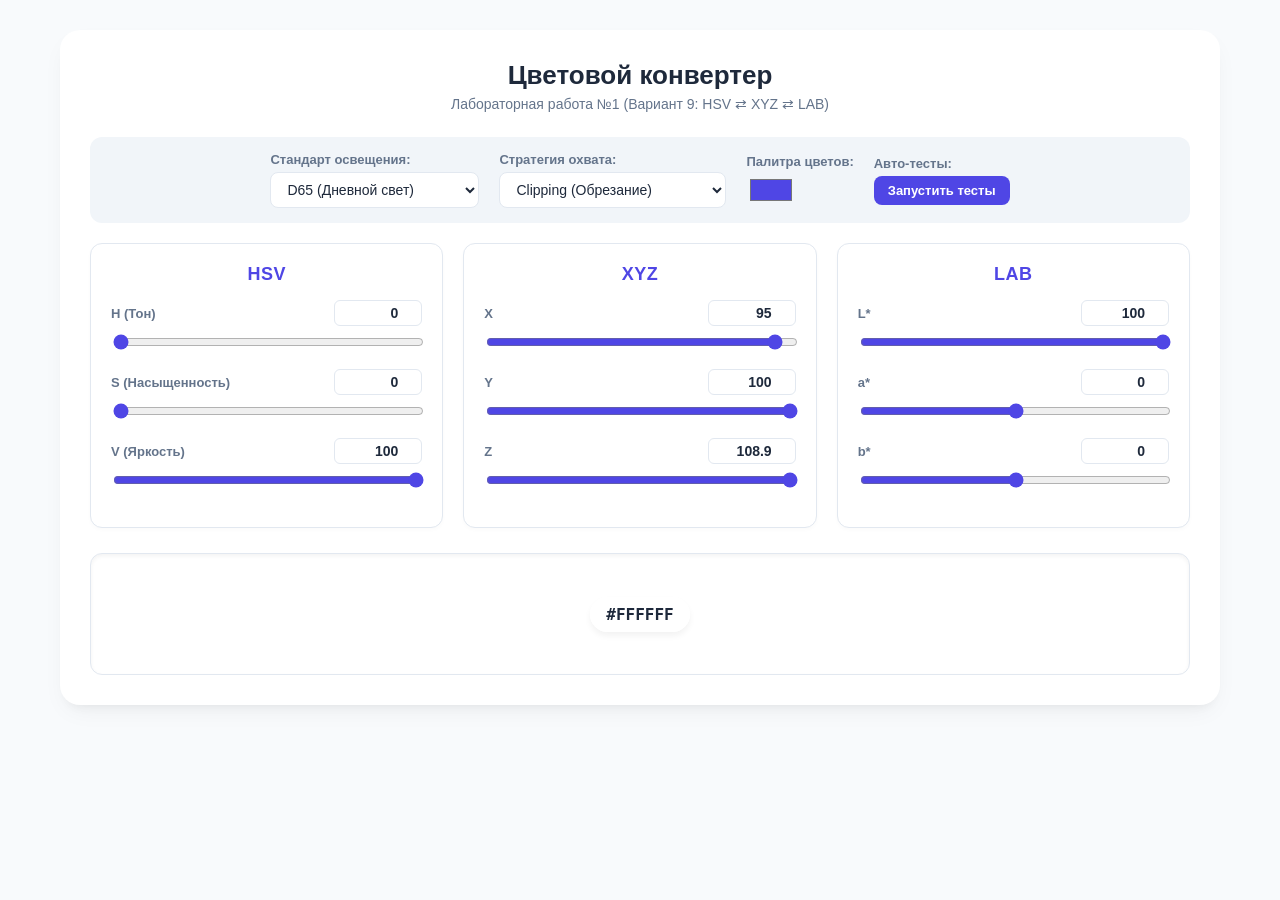
==== lab1/index.html @ 91ec5798 "1st lab done" ====
<!DOCTYPE html>
<html lang="ru">
<head>
    <meta charset="UTF-8">
    <meta name="viewport" content="width=device-width, initial-scale=1.0">
    <title>Интерактивный конвертер цветов (Вариант 9)</title>
    <link rel="stylesheet" href="style.css">
</head>
<body>

    <div class="app-container">
        <header>
            <h1>Цветовой конвертер</h1>
            <p class="subtitle">Лабораторная работа №1 (Вариант 9: HSV ⇄ XYZ ⇄ LAB)</p>
        </header>
        
        <div class="settings-panel">
            <div class="setting-item">
                <label for="whiteStandard">Стандарт освещения:</label>
                <select id="whiteStandard">
                    <option value="D65">D65 (Дневной свет)</option>
                    <option value="D50">D50 (Полиграфия)</option>
                    <option value="E">E (Равноэнергетический)</option>
                </select>
            </div>
            <div class="setting-item">
                <label for="strategy">Стратегия охвата:</label>
                <select id="strategy">
                    <option value="clipping">Clipping (Обрезание)</option>
                    <option value="scaling">Scaling (Масштабирование)</option>
                </select>
            </div>
            <div class="setting-item">
                <label for="colorPicker">Палитра цветов:</label>
                <input type="color" id="colorPicker" value="#4f46e5" style="cursor: pointer; height: 32px; border: none; background: none;">
            </div>
            <div class="setting-item">
                <label>Авто-тесты:</label>
                <button id="runTestsBtn" class="test-btn">Запустить тесты</button>
            </div>
        </div>

        <div id="warningBox" class="warning hidden">⚠️ Внимание: цвет вышел за границы диапазона модели!</div>

        <div class="models-grid">
            
            <div class="model-card" data-model="hsv">
                <h2>HSV</h2>
                <div class="control-group">
                    <div class="label-val"><span>H (Тон)</span><input type="number" id="hsv-h-num" min="0" max="360"></div>
                    <input type="range" id="hsv-h-range" min="0" max="360">
                </div>
                <div class="control-group">
                    <div class="label-val"><span>S (Насыщенность)</span><input type="number" id="hsv-s-num" min="0" max="100"></div>
                    <input type="range" id="hsv-s-range" min="0" max="100">
                </div>
                <div class="control-group">
                    <div class="label-val"><span>V (Яркость)</span><input type="number" id="hsv-v-num" min="0" max="100"></div>
                    <input type="range" id="hsv-v-range" min="0" max="100">
                </div>
            </div>

            <div class="model-card" data-model="xyz">
                <h2>XYZ</h2>
                <div class="control-group">
                    <div class="label-val"><span>X</span><input type="number" id="xyz-x-num" step="0.1"></div>
                    <input type="range" id="xyz-x-range" max="100" step="0.1">
                </div>
                <div class="control-group">
                    <div class="label-val"><span>Y</span><input type="number" id="xyz-y-num" step="0.1"></div>
                    <input type="range" id="xyz-y-range" max="100" step="0.1">
                </div>
                <div class="control-group">
                    <div class="label-val"><span>Z</span><input type="number" id="xyz-z-num" step="0.1"></div>
                    <input type="range" id="xyz-z-range" max="100" step="0.1">
                </div>
            </div>

            <div class="model-card" data-model="lab">
                <h2>LAB</h2>
                <div class="control-group">
                    <div class="label-val"><span>L*</span><input type="number" id="lab-l-num" min="0" max="100"></div>
                    <input type="range" id="lab-l-range" min="0" max="100">
                </div>
                <div class="control-group">
                    <div class="label-val"><span>a*</span><input type="number" id="lab-a-num" min="-128" max="127"></div>
                    <input type="range" id="lab-a-range" min="-128" max="127">
                </div>
                <div class="control-group">
                    <div class="label-val"><span>b*</span><input type="number" id="lab-b-num" min="-128" max="127"></div>
                    <input type="range" id="lab-b-range" min="-128" max="127">
                </div>
            </div>

        </div>

        <div id="colorPreview" class="color-preview">
            <span id="colorHexText">#FFFFFF</span>
        </div>
    </div>

    <script src="model.js"></script>
    <script src="view.js"></script>
    <script src="app.js"></script>
</body>
</html>
---- lab1/style.css ----
:root {
    --primary: #4f46e5;
    --primary-hover: #4338ca;
    --bg-color: #f8fafc;
    --card-bg: #ffffff;
    --text-main: #1e293b;
    --text-muted: #64748b;
    --border-color: #e2e8f0;
    --radius: 12px;
}

body {
    font-family: -apple-system, BlinkMacSystemFont, "Segoe UI", Roboto, Helvetica, Arial, sans-serif;
    background-color: var(--bg-color);
    color: var(--text-main);
    margin: 0;
    padding: 30px 20px;
    display: flex;
    justify-content: center;
}

.app-container {
    width: 100%;
    max-width: 1100px;
    background: var(--card-bg);
    padding: 30px;
    border-radius: 20px;
    box-shadow: 0 10px 25px -5px rgba(0, 0, 0, 0.05), 0 8px 10px -6px rgba(0, 0, 0, 0.05);
}

header {
    text-align: center;
    margin-bottom: 25px;
}

h1 {
    font-size: 26px;
    margin: 0 0 5px 0;
    font-weight: 700;
    color: var(--text-main);
}

.subtitle {
    font-size: 14px;
    color: var(--text-muted);
    margin: 0;
}

.settings-panel {
    display: flex;
    gap: 20px;
    justify-content: center;
    align-items: center;
    flex-wrap: wrap;
    background: #f1f5f9;
    padding: 15px 20px;
    border-radius: var(--radius);
    margin-bottom: 20px;
}

.setting-item {
    display: flex;
    flex-direction: column;
    gap: 5px;
    font-size: 13px;
    font-weight: 600;
    color: var(--text-muted);
}

select {
    padding: 8px 12px;
    border-radius: 8px;
    border: 1px solid var(--border-color);
    background: #fff;
    font-size: 14px;
    color: var(--text-main);
    outline: none;
    cursor: pointer;
}

select:focus {
    border-color: var(--primary);
}

.test-btn {
    padding: 7px 14px;
    background-color: var(--primary);
    color: white;
    border: none;
    border-radius: 8px;
    font-size: 13px;
    font-weight: 600;
    cursor: pointer;
    transition: background 0.2s ease;
}

.test-btn:hover {
    background-color: var(--primary-hover);
}

.warning {
    background: #fffbeb;
    border: 1px solid #fde68a;
    color: #b45309;
    padding: 12px;
    text-align: center;
    border-radius: var(--radius);
    margin-bottom: 20px;
    font-weight: 500;
    font-size: 14px;
}

.hidden { display: none; }

.models-grid {
    display: grid;
    grid-template-columns: repeat(3, 1fr);
    gap: 20px;
    margin-bottom: 25px;
}

.model-card {
    background: #fff;
    border: 1px solid var(--border-color);
    padding: 20px;
    border-radius: var(--radius);
    box-shadow: 0 2px 4px rgba(0,0,0,0.02);
}

.model-card h2 {
    font-size: 18px;
    margin-top: 0;
    margin-bottom: 15px;
    text-align: center;
    color: var(--primary);
    letter-spacing: 0.5px;
}

.control-group {
    margin-bottom: 15px;
}

.label-val {
    display: flex;
    justify-content: space-between;
    align-items: center;
    font-size: 13px;
    font-weight: 600;
    color: var(--text-muted);
    margin-bottom: 6px;
}

.control-group input[type="number"] {
    width: 70px;
    padding: 4px 8px;
    text-align: right;
    border: 1px solid var(--border-color);
    border-radius: 6px;
    font-size: 14px;
    font-weight: 600;
    color: var(--text-main);
}

.control-group input[type="range"] {
    width: 100%;
    accent-color: var(--primary);
    cursor: pointer;
}

.color-preview {
    height: 120px;
    border-radius: var(--radius);
    border: 1px solid var(--border-color);
    display: flex;
    align-items: center;
    justify-content: center;
    box-shadow: inset 0 2px 4px rgba(0,0,0,0.05);
    transition: background-color 0.1s ease;
}

#colorHexText {
    background: rgba(255, 255, 255, 0.85);
    backdrop-filter: blur(4px);
    padding: 8px 16px;
    border-radius: 20px;
    font-family: monospace;
    font-size: 16px;
    font-weight: 700;
    color: #1e293b;
    box-shadow: 0 4px 6px rgba(0,0,0,0.05);
}

@media (max-width: 768px) {
    .models-grid {
        grid-template-columns: 1fr;
    }
    .settings-panel {
        flex-direction: column;
    }
}
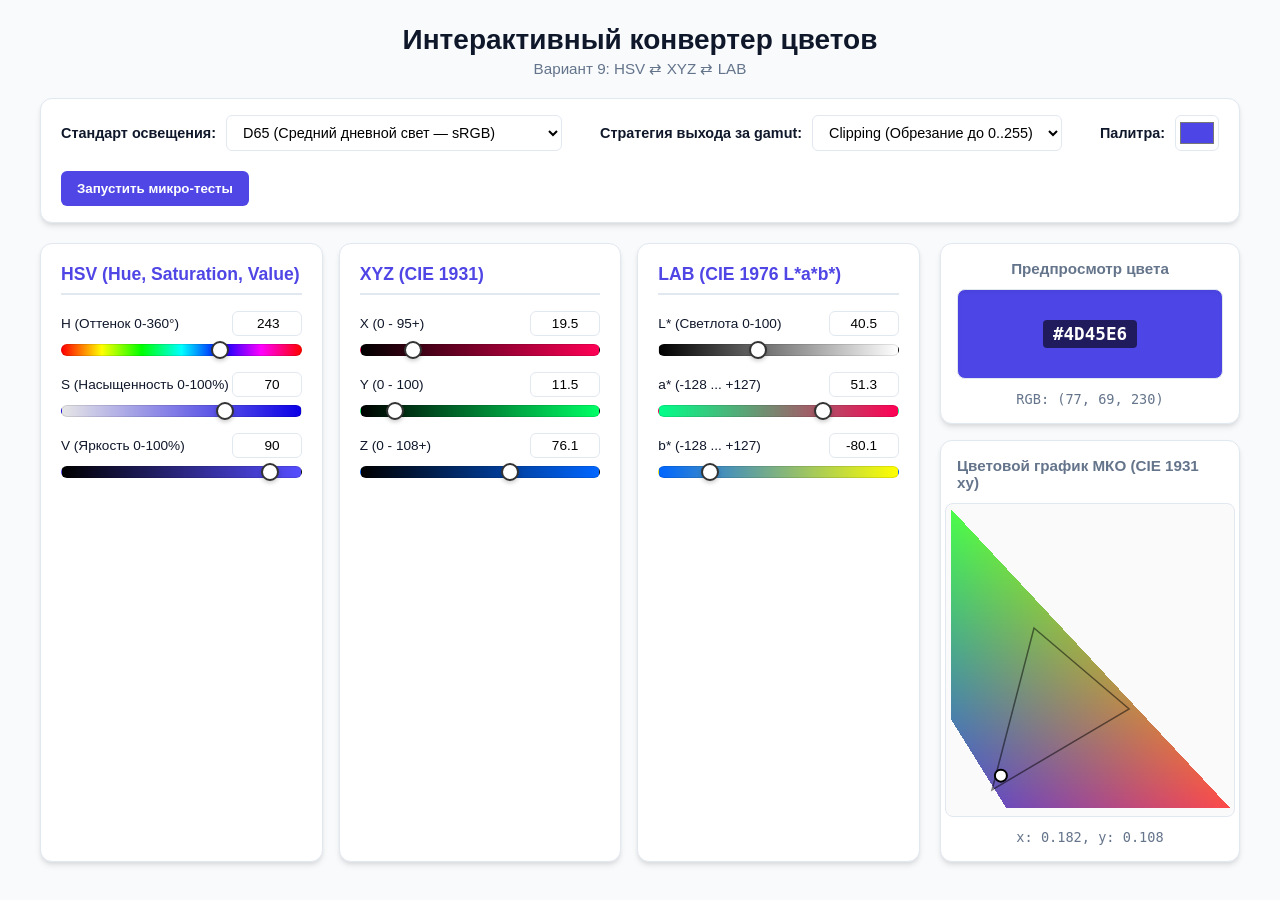
==== commit 7a611d38: "added docs, updated web app" ====
--- a/lab1/index.html
+++ b/lab1/index.html
@@ -3,100 +3,150 @@
 <head>
     <meta charset="UTF-8">
     <meta name="viewport" content="width=device-width, initial-scale=1.0">
-    <title>Интерактивный конвертер цветов (Вариант 9)</title>
+    <title>Интерактивный конвертер цветов — Вариант 9 (HSV ⇄ XYZ ⇄ LAB)</title>
     <link rel="stylesheet" href="style.css">
 </head>
 <body>
+    <div class="app-container">
+        <header class="app-header">
+            <h1>Интерактивный конвертер цветов</h1>
+            <p class="subtitle">Вариант 9: <code>HSV ⇄ XYZ ⇄ LAB</code></p>
+        </header>
 
-    <div class="app-container">
-        <header>
-            <h1>Цветовой конвертер</h1>
-            <p class="subtitle">Лабораторная работа №1 (Вариант 9: HSV ⇄ XYZ ⇄ LAB)</p>
-        </header>
-        
-        <div class="settings-panel">
+        <section class="settings-panel">
             <div class="setting-item">
                 <label for="whiteStandard">Стандарт освещения:</label>
                 <select id="whiteStandard">
-                    <option value="D65">D65 (Дневной свет)</option>
-                    <option value="D50">D50 (Полиграфия)</option>
-                    <option value="E">E (Равноэнергетический)</option>
+                    <option value="D65" selected>D65 (Средний дневной свет — sRGB)</option>
+                    <option value="D50">D50 (Теплый дневной свет — Полиграфия)</option>
+                    <option value="E">E (Равноэнергетический источник)</option>
                 </select>
             </div>
+
             <div class="setting-item">
-                <label for="strategy">Стратегия охвата:</label>
+                <label for="strategy">Стратегия выхода за gamut:</label>
                 <select id="strategy">
-                    <option value="clipping">Clipping (Обрезание)</option>
+                    <option value="clipping" selected>Clipping (Обрезание до 0..255)</option>
                     <option value="scaling">Scaling (Масштабирование)</option>
                 </select>
             </div>
+
             <div class="setting-item">
-                <label for="colorPicker">Палитра цветов:</label>
-                <input type="color" id="colorPicker" value="#4f46e5" style="cursor: pointer; height: 32px; border: none; background: none;">
+                <label for="colorPicker">Палитра:</label>
+                <input type="color" id="colorPicker" value="#4f46e5">
             </div>
-            <div class="setting-item">
-                <label>Авто-тесты:</label>
-                <button id="runTestsBtn" class="test-btn">Запустить тесты</button>
+
+            <div class="setting-item button-item">
+                <button id="runTestsBtn" class="btn">Запустить микро-тесты</button>
             </div>
+        </section>
+
+        <!-- Warning message box -->
+        <div id="warningBox" class="warning-box hidden">
+            <span class="warning-icon">⚠️</span>
+            <span id="warningMessage">Внимание: произошел выход за рамки цветового охвата sRGB! Применена коррекция.</span>
         </div>
 
-        <div id="warningBox" class="warning hidden">⚠️ Внимание: цвет вышел за границы диапазона модели!</div>
+        <main class="main-layout">
+            <div class="models-grid">
+                <!-- HSV Card -->
+                <div class="model-card" id="card-hsv">
+                    <h2>HSV (Hue, Saturation, Value)</h2>
+                    <div class="control-group">
+                        <div class="input-header">
+                            <label for="input-h">H (Оттенок 0-360°)</label>
+                            <input type="number" id="input-h" min="0" max="360" step="1" value="243">
+                        </div>
+                        <input type="range" id="slider-h" min="0" max="360" step="1" value="243">
+                    </div>
+                    <div class="control-group">
+                        <div class="input-header">
+                            <label for="input-s">S (Насыщенность 0-100%)</label>
+                            <input type="number" id="input-s" min="0" max="100" step="1" value="70">
+                        </div>
+                        <input type="range" id="slider-s" min="0" max="100" step="1" value="70">
+                    </div>
+                    <div class="control-group">
+                        <div class="input-header">
+                            <label for="input-v">V (Яркость 0-100%)</label>
+                            <input type="number" id="input-v" min="0" max="100" step="1" value="90">
+                        </div>
+                        <input type="range" id="slider-v" min="0" max="100" step="1" value="90">
+                    </div>
+                </div>
 
-        <div class="models-grid">
-            
-            <div class="model-card" data-model="hsv">
-                <h2>HSV</h2>
-                <div class="control-group">
-                    <div class="label-val"><span>H (Тон)</span><input type="number" id="hsv-h-num" min="0" max="360"></div>
-                    <input type="range" id="hsv-h-range" min="0" max="360">
+                <!-- XYZ Card -->
+                <div class="model-card" id="card-xyz">
+                    <h2>XYZ (CIE 1931)</h2>
+                    <div class="control-group">
+                        <div class="input-header">
+                            <label for="input-x">X (0 - 95+)</label>
+                            <input type="number" id="input-x" min="0" max="100" step="0.1" value="15.8">
+                        </div>
+                        <input type="range" id="slider-x" min="0" max="100" step="0.1" value="15.8">
+                    </div>
+                    <div class="control-group">
+                        <div class="input-header">
+                            <label for="input-y">Y (0 - 100)</label>
+                            <input type="number" id="input-y" min="0" max="100" step="0.1" value="9.4">
+                        </div>
+                        <input type="range" id="slider-y" min="0" max="100" step="0.1" value="9.4">
+                    </div>
+                    <div class="control-group">
+                        <div class="input-header">
+                            <label for="input-z">Z (0 - 108+)</label>
+                            <input type="number" id="input-z" min="0" max="120" step="0.1" value="82.4">
+                        </div>
+                        <input type="range" id="slider-z" min="0" max="120" step="0.1" value="82.4">
+                    </div>
                 </div>
-                <div class="control-group">
-                    <div class="label-val"><span>S (Насыщенность)</span><input type="number" id="hsv-s-num" min="0" max="100"></div>
-                    <input type="range" id="hsv-s-range" min="0" max="100">
-                </div>
-                <div class="control-group">
-                    <div class="label-val"><span>V (Яркость)</span><input type="number" id="hsv-v-num" min="0" max="100"></div>
-                    <input type="range" id="hsv-v-range" min="0" max="100">
+
+                <!-- LAB Card -->
+                <div class="model-card" id="card-lab">
+                    <h2>LAB (CIE 1976 L*a*b*)</h2>
+                    <div class="control-group">
+                        <div class="input-header">
+                            <label for="input-l">L* (Светлота 0-100)</label>
+                            <input type="number" id="input-l" min="0" max="100" step="0.1" value="36.7">
+                        </div>
+                        <input type="range" id="slider-l" min="0" max="100" step="0.1" value="36.7">
+                    </div>
+                    <div class="control-group">
+                        <div class="input-header">
+                            <label for="input-a">a* (-128 ... +127)</label>
+                            <input type="number" id="input-a" min="-128" max="127" step="0.1" value="45.2">
+                        </div>
+                        <input type="range" id="slider-a" min="-128" max="127" step="0.1" value="45.2">
+                    </div>
+                    <div class="control-group">
+                        <div class="input-header">
+                            <label for="input-b">b* (-128 ... +127)</label>
+                            <input type="number" id="input-b" min="-128" max="127" step="0.1" value="-71.8">
+                        </div>
+                        <input type="range" id="slider-b" min="-128" max="127" step="0.1" value="-71.8">
+                    </div>
                 </div>
             </div>
 
-            <div class="model-card" data-model="xyz">
-                <h2>XYZ</h2>
-                <div class="control-group">
-                    <div class="label-val"><span>X</span><input type="number" id="xyz-x-num" step="0.1"></div>
-                    <input type="range" id="xyz-x-range" max="100" step="0.1">
+            <!-- Side Visual Panel: CIE Chromaticity Diagram & Color Preview -->
+            <aside class="visual-panel">
+                <div class="preview-box">
+                    <h3>Предпросмотр цвета</h3>
+                    <div id="colorDisplay" class="color-display">
+                        <span id="colorHexText">#4F46E5</span>
+                    </div>
+                    <div class="rgb-info" id="rgbInfoText">RGB: (79, 70, 229)</div>
                 </div>
-                <div class="control-group">
-                    <div class="label-val"><span>Y</span><input type="number" id="xyz-y-num" step="0.1"></div>
-                    <input type="range" id="xyz-y-range" max="100" step="0.1">
+
+                <div class="cie-box">
+                    <h3>Цветовой график МКО (CIE 1931 xy)</h3>
+                    <div class="canvas-container">
+                        <canvas id="cieCanvas" width="280" height="300"></canvas>
+                    </div>
+                    <div class="cie-coords" id="cieCoordsText">x: 0.147, y: 0.087</div>
                 </div>
-                <div class="control-group">
-                    <div class="label-val"><span>Z</span><input type="number" id="xyz-z-num" step="0.1"></div>
-                    <input type="range" id="xyz-z-range" max="100" step="0.1">
-                </div>
-            </div>
-
-            <div class="model-card" data-model="lab">
-                <h2>LAB</h2>
-                <div class="control-group">
-                    <div class="label-val"><span>L*</span><input type="number" id="lab-l-num" min="0" max="100"></div>
-                    <input type="range" id="lab-l-range" min="0" max="100">
-                </div>
-                <div class="control-group">
-                    <div class="label-val"><span>a*</span><input type="number" id="lab-a-num" min="-128" max="127"></div>
-                    <input type="range" id="lab-a-range" min="-128" max="127">
-                </div>
-                <div class="control-group">
-                    <div class="label-val"><span>b*</span><input type="number" id="lab-b-num" min="-128" max="127"></div>
-                    <input type="range" id="lab-b-range" min="-128" max="127">
-                </div>
-            </div>
-
-        </div>
-
-        <div id="colorPreview" class="color-preview">
-            <span id="colorHexText">#FFFFFF</span>
-        </div>
+            </aside>
+        </main>
     </div>
 
     <script src="model.js"></script>
--- a/lab1/style.css
+++ b/lab1/style.css
@@ -1,200 +1,278 @@
 :root {
     --primary: #4f46e5;
     --primary-hover: #4338ca;
-    --bg-color: #f8fafc;
+    --bg-main: #f8fafc;
     --card-bg: #ffffff;
-    --text-main: #1e293b;
+    --text-color: #0f172a;
     --text-muted: #64748b;
     --border-color: #e2e8f0;
+    --warning-bg: #fef2f2;
+    --warning-border: #fca5a5;
+    --warning-text: #991b1b;
     --radius: 12px;
+    --shadow: 0 4px 6px -1px rgba(0, 0, 0, 0.1), 0 2px 4px -1px rgba(0, 0, 0, 0.06);
+}
+
+* {
+    box-sizing: border-box;
+    margin: 0;
+    padding: 0;
+    font-family: -apple-system, BlinkMacSystemFont, "Segoe UI", Roboto, Helvetica, Arial, sans-serif;
 }
 
 body {
-    font-family: -apple-system, BlinkMacSystemFont, "Segoe UI", Roboto, Helvetica, Arial, sans-serif;
-    background-color: var(--bg-color);
-    color: var(--text-main);
-    margin: 0;
-    padding: 30px 20px;
+    background-color: var(--bg-main);
+    color: var(--text-color);
+    padding: 24px;
     display: flex;
     justify-content: center;
 }
 
 .app-container {
     width: 100%;
-    max-width: 1100px;
+    max-width: 1200px;
+    display: flex;
+    flex-direction: column;
+    gap: 20px;
+}
+
+.app-header {
+    text-align: center;
+}
+
+.app-header h1 {
+    font-size: 1.75rem;
+    color: var(--text-color);
+}
+
+.subtitle {
+    font-size: 0.95rem;
+    color: var(--text-muted);
+    margin-top: 4px;
+}
+
+/* Settings Bar */
+.settings-panel {
     background: var(--card-bg);
-    padding: 30px;
-    border-radius: 20px;
-    box-shadow: 0 10px 25px -5px rgba(0, 0, 0, 0.05), 0 8px 10px -6px rgba(0, 0, 0, 0.05);
-}
-
-header {
-    text-align: center;
-    margin-bottom: 25px;
-}
-
-h1 {
-    font-size: 26px;
-    margin: 0 0 5px 0;
-    font-weight: 700;
-    color: var(--text-main);
-}
-
-.subtitle {
-    font-size: 14px;
-    color: var(--text-muted);
-    margin: 0;
-}
-
-.settings-panel {
-    display: flex;
+    padding: 16px 20px;
+    border-radius: var(--radius);
+    box-shadow: var(--shadow);
+    border: 1px solid var(--border-color);
+    display: flex;
+    flex-wrap: wrap;
     gap: 20px;
-    justify-content: center;
-    align-items: center;
-    flex-wrap: wrap;
-    background: #f1f5f9;
-    padding: 15px 20px;
-    border-radius: var(--radius);
-    margin-bottom: 20px;
+    align-items: center;
+    justify-content: space-between;
 }
 
 .setting-item {
     display: flex;
-    flex-direction: column;
-    gap: 5px;
-    font-size: 13px;
+    align-items: center;
+    gap: 10px;
+}
+
+.setting-item label {
+    font-size: 0.9rem;
     font-weight: 600;
-    color: var(--text-muted);
-}
-
-select {
+}
+
+select, input[type="color"] {
     padding: 8px 12px;
+    border-radius: 6px;
+    border: 1px solid var(--border-color);
+    background: #fff;
+    font-size: 0.9rem;
+    cursor: pointer;
+}
+
+input[type="color"] {
+    width: 44px;
+    height: 36px;
+    padding: 2px;
+}
+
+.btn {
+    background: var(--primary);
+    color: #fff;
+    border: none;
+    padding: 10px 16px;
+    border-radius: 6px;
+    font-weight: 600;
+    cursor: pointer;
+    transition: background 0.2s;
+}
+
+.btn:hover {
+    background: var(--primary-hover);
+}
+
+/* Warning Box */
+.warning-box {
+    background: var(--warning-bg);
+    border: 1px solid var(--warning-border);
+    color: var(--warning-text);
+    padding: 12px 16px;
     border-radius: 8px;
-    border: 1px solid var(--border-color);
-    background: #fff;
-    font-size: 14px;
-    color: var(--text-main);
-    outline: none;
-    cursor: pointer;
-}
-
-select:focus {
-    border-color: var(--primary);
-}
-
-.test-btn {
-    padding: 7px 14px;
-    background-color: var(--primary);
-    color: white;
-    border: none;
-    border-radius: 8px;
-    font-size: 13px;
-    font-weight: 600;
-    cursor: pointer;
-    transition: background 0.2s ease;
-}
-
-.test-btn:hover {
-    background-color: var(--primary-hover);
-}
-
-.warning {
-    background: #fffbeb;
-    border: 1px solid #fde68a;
-    color: #b45309;
-    padding: 12px;
-    text-align: center;
-    border-radius: var(--radius);
-    margin-bottom: 20px;
-    font-weight: 500;
-    font-size: 14px;
-}
-
-.hidden { display: none; }
+    font-size: 0.9rem;
+    display: flex;
+    align-items: center;
+    gap: 10px;
+    transition: all 0.3s ease;
+}
+
+.warning-box.hidden {
+    display: none;
+}
+
+/* Layout */
+.main-layout {
+    display: grid;
+    grid-template-columns: 1fr 300px;
+    gap: 20px;
+}
+
+@media (max-width: 900px) {
+    .main-layout {
+        grid-template-columns: 1fr;
+    }
+}
 
 .models-grid {
     display: grid;
     grid-template-columns: repeat(3, 1fr);
-    gap: 20px;
-    margin-bottom: 25px;
-}
-
-.model-card {
-    background: #fff;
-    border: 1px solid var(--border-color);
-    padding: 20px;
-    border-radius: var(--radius);
-    box-shadow: 0 2px 4px rgba(0,0,0,0.02);
-}
-
-.model-card h2 {
-    font-size: 18px;
-    margin-top: 0;
-    margin-bottom: 15px;
-    text-align: center;
-    color: var(--primary);
-    letter-spacing: 0.5px;
-}
-
-.control-group {
-    margin-bottom: 15px;
-}
-
-.label-val {
-    display: flex;
-    justify-content: space-between;
-    align-items: center;
-    font-size: 13px;
-    font-weight: 600;
-    color: var(--text-muted);
-    margin-bottom: 6px;
-}
-
-.control-group input[type="number"] {
-    width: 70px;
-    padding: 4px 8px;
-    text-align: right;
-    border: 1px solid var(--border-color);
-    border-radius: 6px;
-    font-size: 14px;
-    font-weight: 600;
-    color: var(--text-main);
-}
-
-.control-group input[type="range"] {
-    width: 100%;
-    accent-color: var(--primary);
-    cursor: pointer;
-}
-
-.color-preview {
-    height: 120px;
-    border-radius: var(--radius);
-    border: 1px solid var(--border-color);
-    display: flex;
-    align-items: center;
-    justify-content: center;
-    box-shadow: inset 0 2px 4px rgba(0,0,0,0.05);
-    transition: background-color 0.1s ease;
-}
-
-#colorHexText {
-    background: rgba(255, 255, 255, 0.85);
-    backdrop-filter: blur(4px);
-    padding: 8px 16px;
-    border-radius: 20px;
-    font-family: monospace;
-    font-size: 16px;
-    font-weight: 700;
-    color: #1e293b;
-    box-shadow: 0 4px 6px rgba(0,0,0,0.05);
-}
-
-@media (max-width: 768px) {
+    gap: 16px;
+}
+
+@media (max-width: 1050px) and (min-width: 901px) {
     .models-grid {
         grid-template-columns: 1fr;
     }
-    .settings-panel {
-        flex-direction: column;
-    }
+}
+
+.model-card {
+    background: var(--card-bg);
+    padding: 20px;
+    border-radius: var(--radius);
+    box-shadow: var(--shadow);
+    border: 1px solid var(--border-color);
+    display: flex;
+    flex-direction: column;
+    gap: 16px;
+}
+
+.model-card h2 {
+    font-size: 1.1rem;
+    border-bottom: 2px solid var(--border-color);
+    padding-bottom: 8px;
+    color: var(--primary);
+}
+
+.control-group {
+    display: flex;
+    flex-direction: column;
+    gap: 8px;
+}
+
+.input-header {
+    display: flex;
+    justify-content: space-between;
+    align-items: center;
+}
+
+.input-header label {
+    font-size: 0.85rem;
+    font-weight: 500;
+    color: var(--text-color);
+}
+
+.input-header input[type="number"] {
+    width: 70px;
+    padding: 4px 6px;
+    border-radius: 6px;
+    border: 1px solid var(--border-color);
+    text-align: right;
+    font-size: 0.85rem;
+}
+
+/* Interactive Sliders styling */
+input[type="range"] {
+    -webkit-appearance: none;
+    appearance: none;
+    width: 100%;
+    height: 12px;
+    border-radius: 6px;
+    outline: none;
+    border: 1px solid rgba(0,0,0,0.1);
+    cursor: pointer;
+}
+
+input[type="range"]::-webkit-slider-thumb {
+    -webkit-appearance: none;
+    appearance: none;
+    width: 18px;
+    height: 18px;
+    border-radius: 50%;
+    background: #ffffff;
+    border: 2px solid #333;
+    box-shadow: 0 2px 4px rgba(0,0,0,0.2);
+    cursor: pointer;
+}
+
+/* Visual Panel */
+.visual-panel {
+    display: flex;
+    flex-direction: column;
+    gap: 16px;
+}
+
+.preview-box, .cie-box {
+    background: var(--card-bg);
+    padding: 16px;
+    border-radius: var(--radius);
+    box-shadow: var(--shadow);
+    border: 1px solid var(--border-color);
+    display: flex;
+    flex-direction: column;
+    align-items: center;
+    gap: 12px;
+}
+
+.preview-box h3, .cie-box h3 {
+    font-size: 0.95rem;
+    color: var(--text-muted);
+}
+
+.color-display {
+    width: 100%;
+    height: 90px;
+    border-radius: 8px;
+    border: 1px solid var(--border-color);
+    display: flex;
+    align-items: center;
+    justify-content: center;
+    box-shadow: inset 0 2px 4px rgba(0,0,0,0.05);
+    transition: background-color 0.1s;
+}
+
+#colorHexText {
+    background: rgba(0,0,0,0.6);
+    color: #fff;
+    padding: 4px 10px;
+    border-radius: 4px;
+    font-family: monospace;
+    font-size: 1.1rem;
+    font-weight: bold;
+}
+
+.rgb-info, .cie-coords {
+    font-size: 0.85rem;
+    font-family: monospace;
+    color: var(--text-muted);
+}
+
+.canvas-container {
+    background: #fafafa;
+    border: 1px solid var(--border-color);
+    border-radius: 8px;
+    padding: 4px;
 }
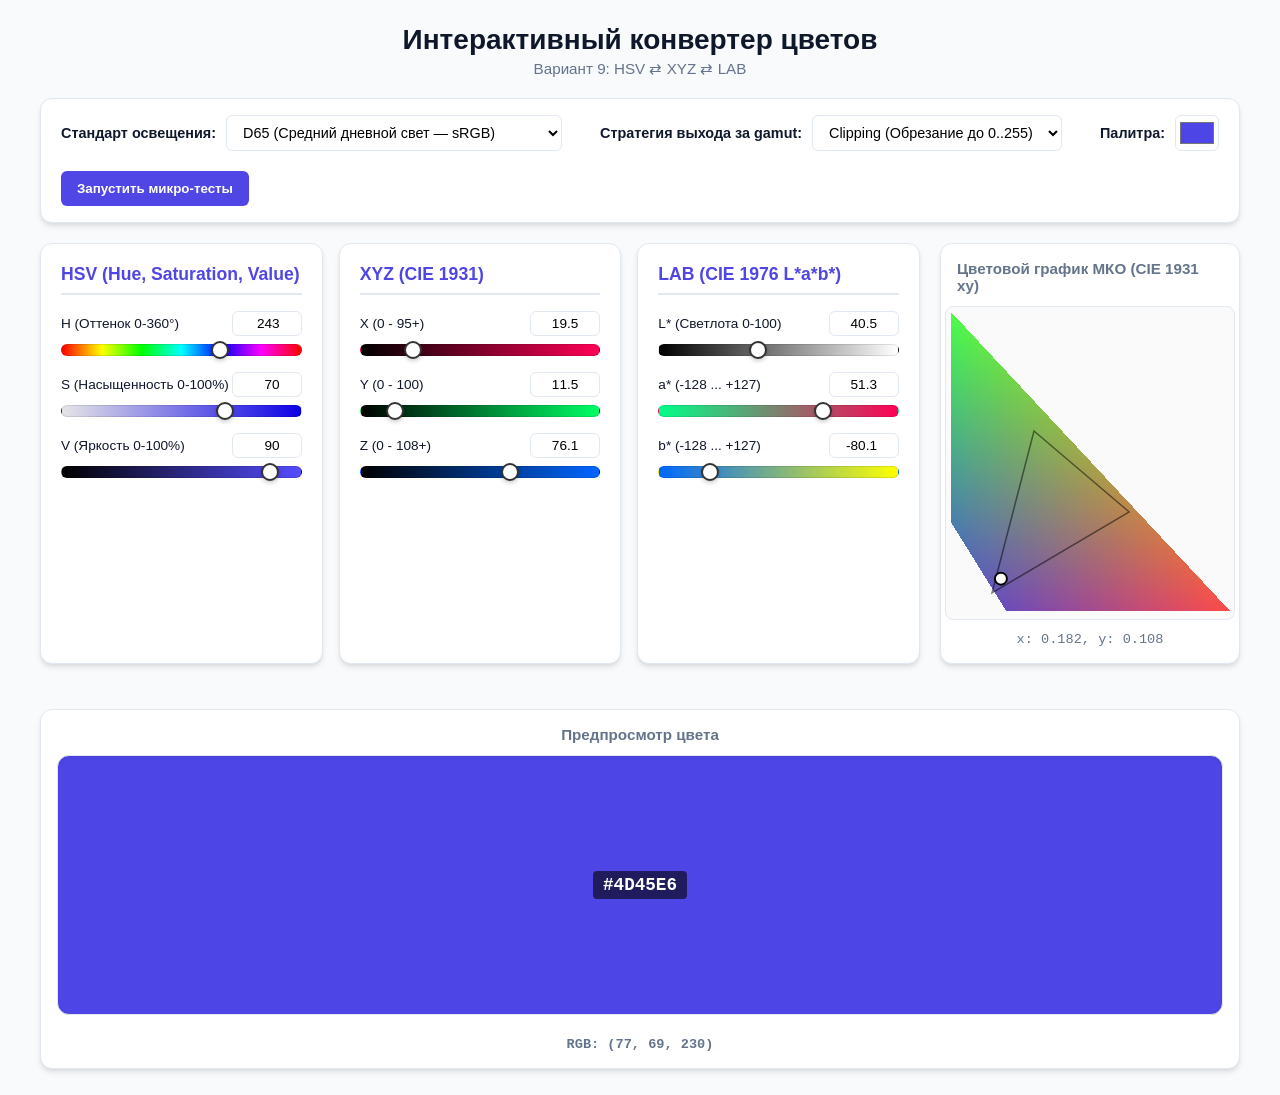
==== commit 03c64583: "upd" ====
--- a/lab1/index.html
+++ b/lab1/index.html
@@ -75,7 +75,6 @@
                     </div>
                 </div>
 
-                <!-- XYZ Card -->
                 <div class="model-card" id="card-xyz">
                     <h2>XYZ (CIE 1931)</h2>
                     <div class="control-group">
@@ -128,16 +127,7 @@
                 </div>
             </div>
 
-            <!-- Side Visual Panel: CIE Chromaticity Diagram & Color Preview -->
             <aside class="visual-panel">
-                <div class="preview-box">
-                    <h3>Предпросмотр цвета</h3>
-                    <div id="colorDisplay" class="color-display">
-                        <span id="colorHexText">#4F46E5</span>
-                    </div>
-                    <div class="rgb-info" id="rgbInfoText">RGB: (79, 70, 229)</div>
-                </div>
-
                 <div class="cie-box">
                     <h3>Цветовой график МКО (CIE 1931 xy)</h3>
                     <div class="canvas-container">
@@ -147,6 +137,16 @@
                 </div>
             </aside>
         </main>
+
+        <section class="bottom-preview-section" style="width: 100%; margin-top: 25px;">
+            <div class="preview-box" style="width: 100%;">
+                <h3>Предпросмотр цвета</h3>
+                <div id="colorDisplay" class="color-display" style="width: 100%; height: 260px; min-height: 260px; display: flex; align-items: center; justify-content: center; font-size: 1.5rem; border-radius: 12px; transition: background-color 0.2s ease;">
+                    <span id="colorHexText">#4F46E5</span>
+                </div>
+                <div class="rgb-info" id="rgbInfoText" style="text-align: center; margin-top: 10px; font-weight: bold;">RGB: (79, 70, 229)</div>
+            </div>
+        </section>
     </div>
 
     <script src="model.js"></script>
--- a/lab1/style.css
+++ b/lab1/style.css
@@ -51,7 +51,6 @@
     margin-top: 4px;
 }
 
-/* Settings Bar */
 .settings-panel {
     background: var(--card-bg);
     padding: 16px 20px;
@@ -106,7 +105,6 @@
     background: var(--primary-hover);
 }
 
-/* Warning Box */
 .warning-box {
     background: var(--warning-bg);
     border: 1px solid var(--warning-border);
@@ -124,7 +122,6 @@
     display: none;
 }
 
-/* Layout */
 .main-layout {
     display: grid;
     grid-template-columns: 1fr 300px;
@@ -194,7 +191,6 @@
     font-size: 0.85rem;
 }
 
-/* Interactive Sliders styling */
 input[type="range"] {
     -webkit-appearance: none;
     appearance: none;
@@ -218,7 +214,6 @@
     cursor: pointer;
 }
 
-/* Visual Panel */
 .visual-panel {
     display: flex;
     flex-direction: column;
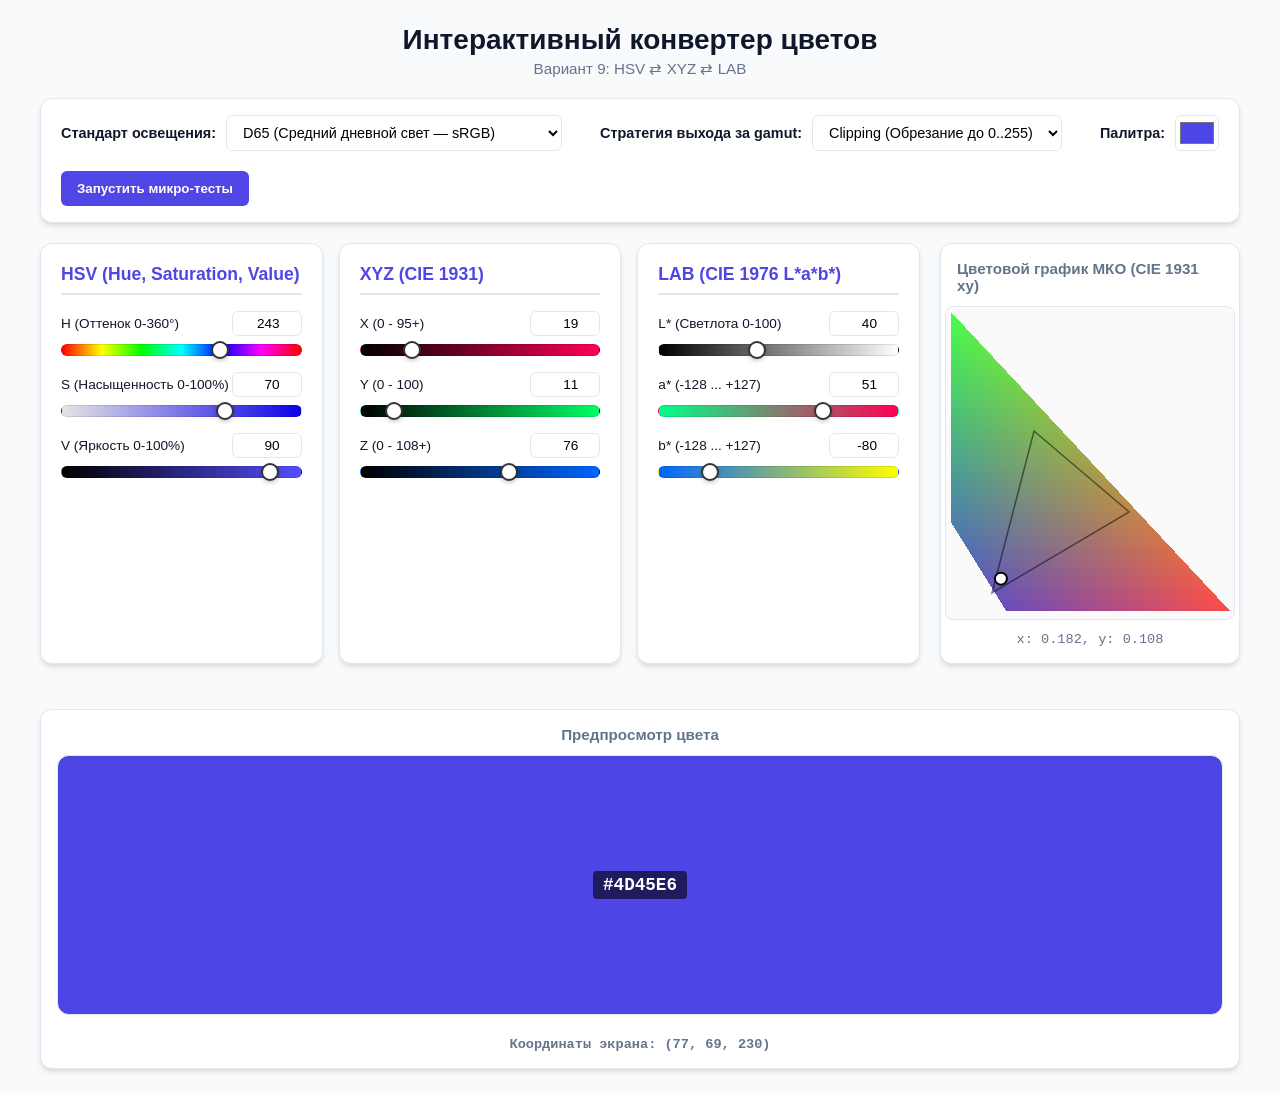
==== commit 0c5f4966: "updated convertion + int nums" ====
--- a/lab1/index.html
+++ b/lab1/index.html
@@ -80,23 +80,23 @@
                     <div class="control-group">
                         <div class="input-header">
                             <label for="input-x">X (0 - 95+)</label>
-                            <input type="number" id="input-x" min="0" max="100" step="0.1" value="15.8">
+                            <input type="number" id="input-x" min="0" max="100" step="1" value="16">
                         </div>
-                        <input type="range" id="slider-x" min="0" max="100" step="0.1" value="15.8">
+                        <input type="range" id="slider-x" min="0" max="100" step="1" value="16">
                     </div>
                     <div class="control-group">
                         <div class="input-header">
                             <label for="input-y">Y (0 - 100)</label>
-                            <input type="number" id="input-y" min="0" max="100" step="0.1" value="9.4">
+                            <input type="number" id="input-y" min="0" max="100" step="1" value="9">
                         </div>
-                        <input type="range" id="slider-y" min="0" max="100" step="0.1" value="9.4">
+                        <input type="range" id="slider-y" min="0" max="100" step="1" value="9">
                     </div>
                     <div class="control-group">
                         <div class="input-header">
                             <label for="input-z">Z (0 - 108+)</label>
-                            <input type="number" id="input-z" min="0" max="120" step="0.1" value="82.4">
+                            <input type="number" id="input-z" min="0" max="120" step="1" value="82">
                         </div>
-                        <input type="range" id="slider-z" min="0" max="120" step="0.1" value="82.4">
+                        <input type="range" id="slider-z" min="0" max="120" step="1" value="82">
                     </div>
                 </div>
 
@@ -106,23 +106,23 @@
                     <div class="control-group">
                         <div class="input-header">
                             <label for="input-l">L* (Светлота 0-100)</label>
-                            <input type="number" id="input-l" min="0" max="100" step="0.1" value="36.7">
+                            <input type="number" id="input-l" min="0" max="100" step="1" value="37">
                         </div>
-                        <input type="range" id="slider-l" min="0" max="100" step="0.1" value="36.7">
+                        <input type="range" id="slider-l" min="0" max="100" step="1" value="37">
                     </div>
                     <div class="control-group">
                         <div class="input-header">
                             <label for="input-a">a* (-128 ... +127)</label>
-                            <input type="number" id="input-a" min="-128" max="127" step="0.1" value="45.2">
+                            <input type="number" id="input-a" min="-128" max="127" step="1" value="45">
                         </div>
-                        <input type="range" id="slider-a" min="-128" max="127" step="0.1" value="45.2">
+                        <input type="range" id="slider-a" min="-128" max="127" step="1" value="45">
                     </div>
                     <div class="control-group">
                         <div class="input-header">
                             <label for="input-b">b* (-128 ... +127)</label>
-                            <input type="number" id="input-b" min="-128" max="127" step="0.1" value="-71.8">
+                            <input type="number" id="input-b" min="-128" max="127" step="1" value="-72">
                         </div>
-                        <input type="range" id="slider-b" min="-128" max="127" step="0.1" value="-71.8">
+                        <input type="range" id="slider-b" min="-128" max="127" step="1" value="-72">
                     </div>
                 </div>
             </div>
@@ -153,4 +153,4 @@
     <script src="view.js"></script>
     <script src="app.js"></script>
 </body>
-</html>+</html>
